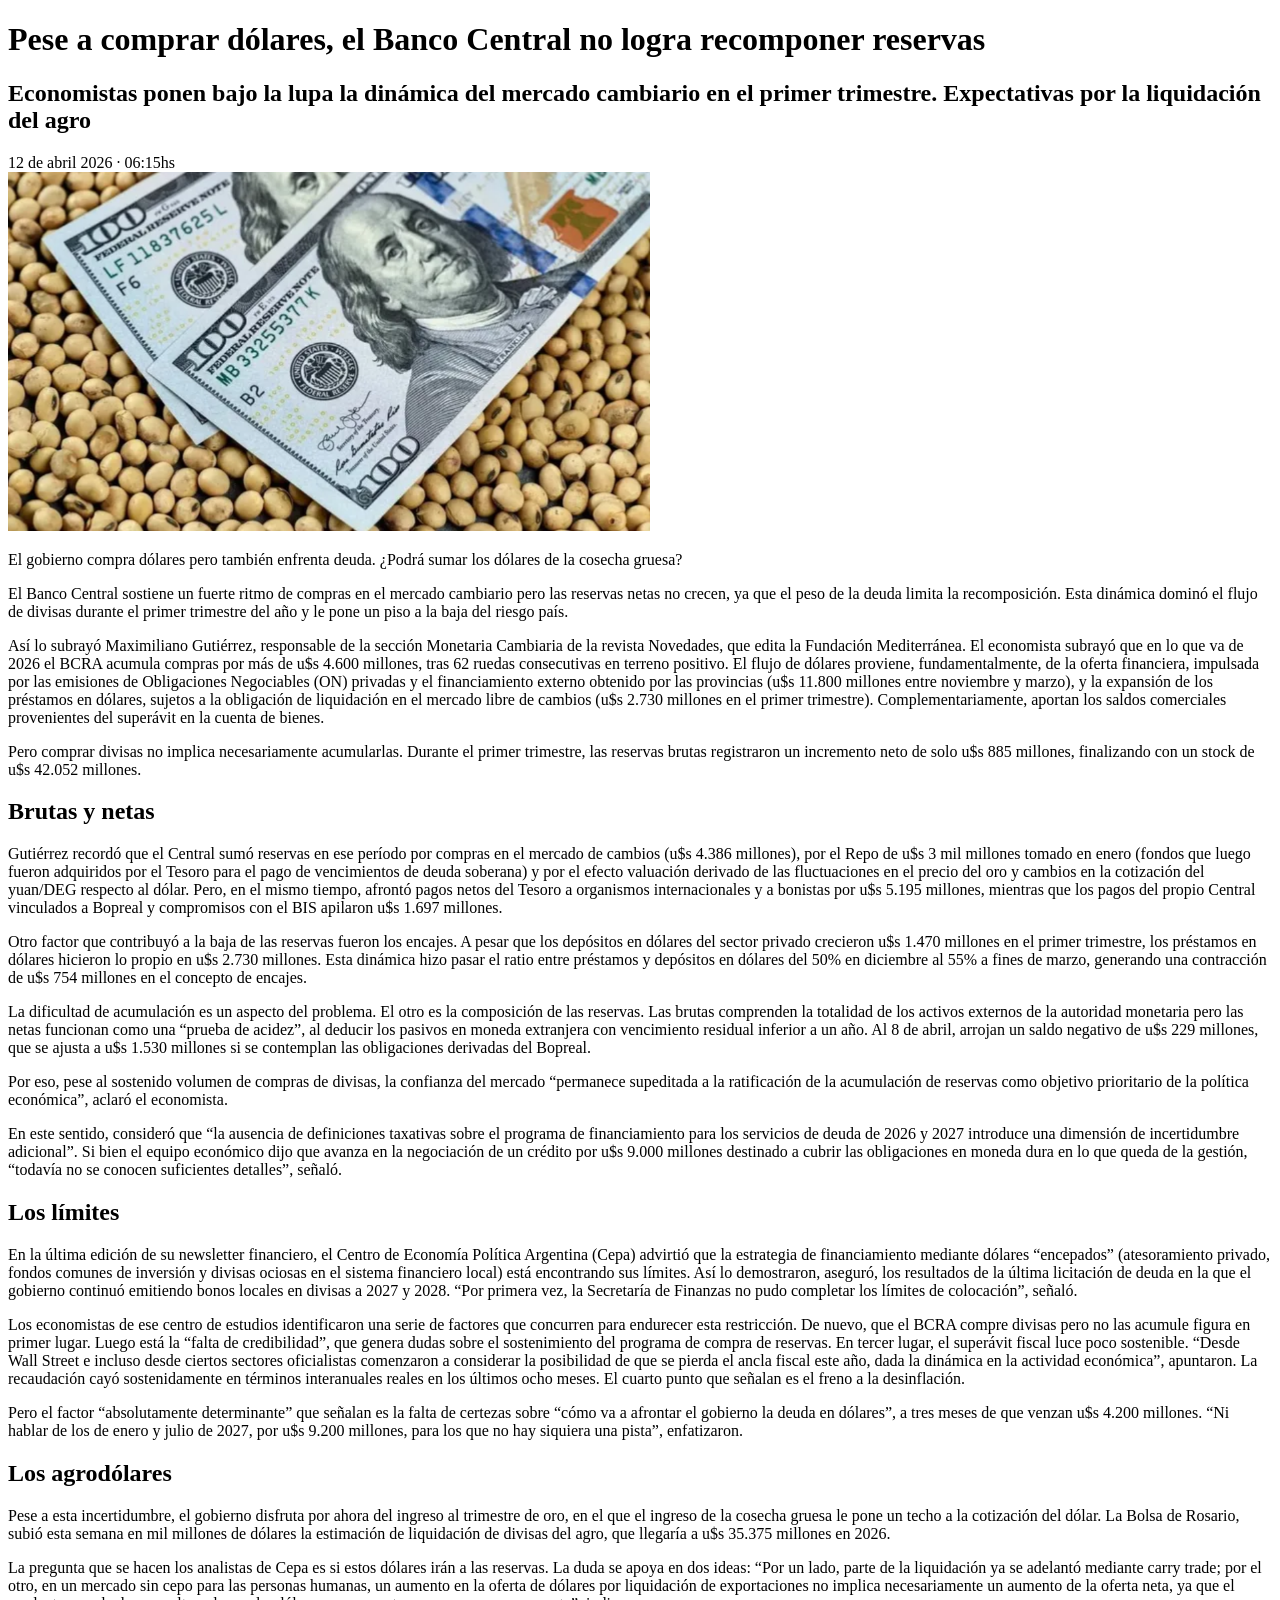
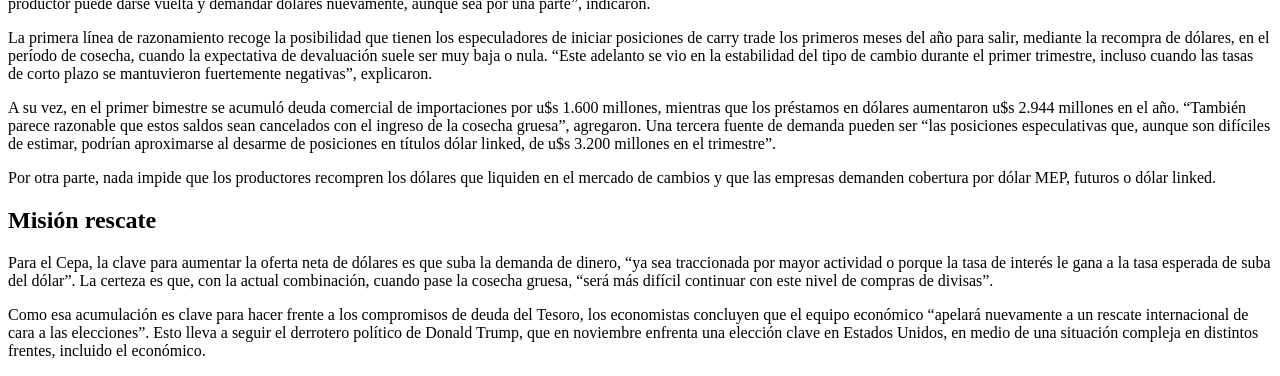
==== act-clase-2.html @ 487f6376 "Se agrega noticia e imagen usada en la misma" ====
<!DOCTYPE html>
<html>
<head>
    <meta charset="UTF-8">
    <title>Actividad 02 - Noticia</title>
</head>
<body>

    <h1>Pese a comprar dólares, el Banco Central no logra recomponer reservas</h1>

    <h2>Economistas ponen bajo la lupa la dinámica del mercado cambiario en el primer trimestre. Expectativas por la liquidación del agro</h2>

    <div>  
        <span>12 de abril 2026</span>  
        <span>·</span>  
        <span>06:15hs</span>
    </div>
        <div>		
            <img src="img-act-2-dolar.png" alt="El gobierno compra dólares pero también enfrenta deuda. ¿Podrá sumar los dólares de la cosecha gruesa?" title="El gobierno compra dólares pero también enfrenta deuda. ¿Podrá sumar los dólares de la cosecha gruesa?" width="642">
        </div>
            <p>El gobierno compra dólares pero también enfrenta deuda. ¿Podrá sumar los dólares de la cosecha gruesa?</p>
    <div>
        <p> El Banco Central sostiene un fuerte ritmo de compras en el mercado cambiario pero las reservas netas no crecen, ya que el peso de la deuda limita la recomposición. Esta dinámica dominó el flujo de divisas durante el primer trimestre del año y le pone un piso a la baja del riesgo país.</p>
    </div>
    <div>  
        <p>Así lo subrayó Maximiliano Gutiérrez, responsable de la sección Monetaria Cambiaria de la revista Novedades, que edita la Fundación Mediterránea. El economista subrayó que en lo que va de 2026 el BCRA acumula compras por más de u$s 4.600 millones, tras 62 ruedas consecutivas en terreno positivo. El flujo de dólares proviene, fundamentalmente, de la oferta financiera, impulsada por las emisiones de Obligaciones Negociables (ON) privadas y el financiamiento externo obtenido por las provincias (u$s 11.800 millones entre noviembre y marzo), y la expansión de los préstamos en dólares, sujetos a la obligación de liquidación en el mercado libre de cambios (u$s 2.730 millones en el primer trimestre). Complementariamente, aportan los saldos comerciales provenientes del superávit en la cuenta de bienes.</p>
    </div>
    <div>
        <p> Pero comprar divisas no implica necesariamente acumularlas. Durante el primer trimestre, las reservas brutas registraron un incremento neto de solo u$s 885 millones, finalizando con un stock de u$s 42.052 millones.</p>
    </div>
    <div>  
        <h2>Brutas y netas</h2> 
        <p>Gutiérrez recordó que el Central sumó reservas en ese período por compras en el mercado de cambios (u$s 4.386 millones), por el Repo de u$s 3 mil millones tomado en enero (fondos que luego fueron adquiridos por el Tesoro para el pago de vencimientos de deuda soberana) y por el efecto valuación derivado de las fluctuaciones en el precio del oro y cambios en la cotización del yuan/DEG respecto al dólar. Pero, en el mismo tiempo, afrontó pagos netos del Tesoro a organismos internacionales y a bonistas por u$s 5.195 millones, mientras que los pagos del propio Central vinculados a Bopreal y compromisos con el BIS apilaron u$s 1.697 millones.</p>
    </div>
    <div>  
        <p>Otro factor que contribuyó a la baja de las reservas fueron los encajes. A pesar que los depósitos en dólares del sector privado crecieron u$s 1.470 millones en el primer trimestre, los préstamos en dólares hicieron lo propio en u$s 2.730 millones. Esta dinámica hizo pasar el ratio entre préstamos y depósitos en dólares del 50% en diciembre al 55% a fines de marzo, generando una contracción de u$s 754 millones en el concepto de encajes.</p> <p>La dificultad de acumulación es un aspecto del problema. El otro es la composición de las reservas. Las brutas comprenden la totalidad de los activos externos de la autoridad monetaria pero las netas funcionan como una “prueba de acidez”, al deducir los pasivos en moneda extranjera con vencimiento residual inferior a un año. Al 8 de abril, arrojan un saldo negativo de u$s 229 millones, que se ajusta a u$s 1.530 millones si se contemplan las obligaciones derivadas del Bopreal.</p> 
        <p>Por eso, pese al sostenido volumen de compras de divisas, la confianza del mercado “permanece supeditada a la ratificación de la acumulación de reservas como objetivo prioritario de la política económica”, aclaró el economista.</p> 
        <p>En este sentido, consideró que “la ausencia de definiciones taxativas sobre el programa de financiamiento para los servicios de deuda de 2026 y 2027 introduce una dimensión de incertidumbre adicional”. Si bien el equipo económico dijo que avanza en la negociación de un crédito por u$s 9.000 millones destinado a cubrir las obligaciones en moneda dura en lo que queda de la gestión, “todavía no se conocen suficientes detalles”, señaló.</p> 
        <h2>Los límites</h2> 
        <p>En la última edición de su newsletter financiero, el Centro de Economía Política Argentina (Cepa) advirtió que la estrategia de financiamiento mediante dólares “encepados” (atesoramiento privado, fondos comunes de inversión y divisas ociosas en el sistema financiero local) está encontrando sus límites. Así lo demostraron, aseguró, los resultados de la última licitación de deuda en la que el gobierno continuó emitiendo bonos locales en divisas a 2027 y 2028. “Por primera vez, la Secretaría de Finanzas no pudo completar los límites de colocación”, señaló.</p> 
        <p>Los economistas de ese centro de estudios identificaron una serie de factores que concurren para endurecer esta restricción. De nuevo, que el BCRA compre divisas pero no las acumule figura en primer lugar. Luego está la “falta de credibilidad”, que genera dudas sobre el sostenimiento del programa de compra de reservas. En tercer lugar, el superávit fiscal luce poco sostenible. “Desde Wall Street e incluso desde ciertos sectores oficialistas comenzaron a considerar la posibilidad de que se pierda el ancla fiscal este año, dada la dinámica en la actividad económica”, apuntaron. La recaudación cayó sostenidamente en términos interanuales reales en los últimos ocho meses. El cuarto punto que señalan es el freno a la desinflación.</p> 
        <p>Pero el factor “absolutamente determinante” que señalan es la falta de certezas sobre “cómo va a afrontar el gobierno la deuda en dólares”, a tres meses de que venzan u$s 4.200 millones. “Ni hablar de los de enero y julio de 2027, por u$s 9.200 millones, para los que no hay siquiera una pista”, enfatizaron.</p> 
        <h2>Los agrodólares</h2> 
        <p>Pese a esta incertidumbre, el gobierno disfruta por ahora del ingreso al trimestre de oro, en el que el ingreso de la cosecha gruesa le pone un techo a la cotización del dólar. La Bolsa de Rosario, subió esta semana en mil millones de dólares la estimación de liquidación de divisas del agro, que llegaría a u$s 35.375 millones en 2026.</p> 
        <p>La pregunta que se hacen los analistas de Cepa es si estos dólares irán a las reservas. La duda se apoya en dos ideas: “Por un lado, parte de la liquidación ya se adelantó mediante carry trade; por el otro, en un mercado sin cepo para las personas humanas, un aumento en la oferta de dólares por liquidación de exportaciones no implica necesariamente un aumento de la oferta neta, ya que el productor puede darse vuelta y demandar dólares nuevamente, aunque sea por una parte”, indicaron.</p> 
        <p>La primera línea de razonamiento recoge la posibilidad que tienen los especuladores de iniciar posiciones de carry trade los primeros meses del año para salir, mediante la recompra de dólares, en el período de cosecha, cuando la expectativa de devaluación suele ser muy baja o nula. “Este adelanto se vio en la estabilidad del tipo de cambio durante el primer trimestre, incluso cuando las tasas de corto plazo se mantuvieron fuertemente negativas”, explicaron.</p> 
        <p>A su vez, en el primer bimestre se acumuló deuda comercial de importaciones por u$s 1.600 millones, mientras que los préstamos en dólares aumentaron u$s 2.944 millones en el año. “También parece razonable que estos saldos sean cancelados con el ingreso de la cosecha gruesa”, agregaron. Una tercera fuente de demanda pueden ser “las posiciones especulativas que, aunque son difíciles de estimar, podrían aproximarse al desarme de posiciones en títulos dólar linked, de u$s 3.200 millones en el trimestre”.</p> 
        <p>Por otra parte, nada impide que los productores recompren los dólares que liquiden en el mercado de cambios y que las empresas demanden cobertura por dólar MEP, futuros o dólar linked.</p> 
        <h2>Misión rescate</h2> 
        <p>Para el Cepa, la clave para aumentar la oferta neta de dólares es que suba la demanda de dinero, “ya sea traccionada por mayor actividad o porque la tasa de interés le gana a la tasa esperada de suba del dólar”. La certeza es que, con la actual combinación, cuando pase la cosecha gruesa, “será más difícil continuar con este nivel de compras de divisas”.</p> 
        <p>Como esa acumulación es clave para hacer frente a los compromisos de deuda del Tesoro, los economistas concluyen que el equipo económico “apelará nuevamente a un rescate internacional de cara a las elecciones”. Esto lleva a seguir el derrotero político de Donald Trump, que en noviembre enfrenta una elección clave en Estados Unidos, en medio de una situación compleja en distintos frentes, incluido el económico.</p>
    </div>
</body>
</html>
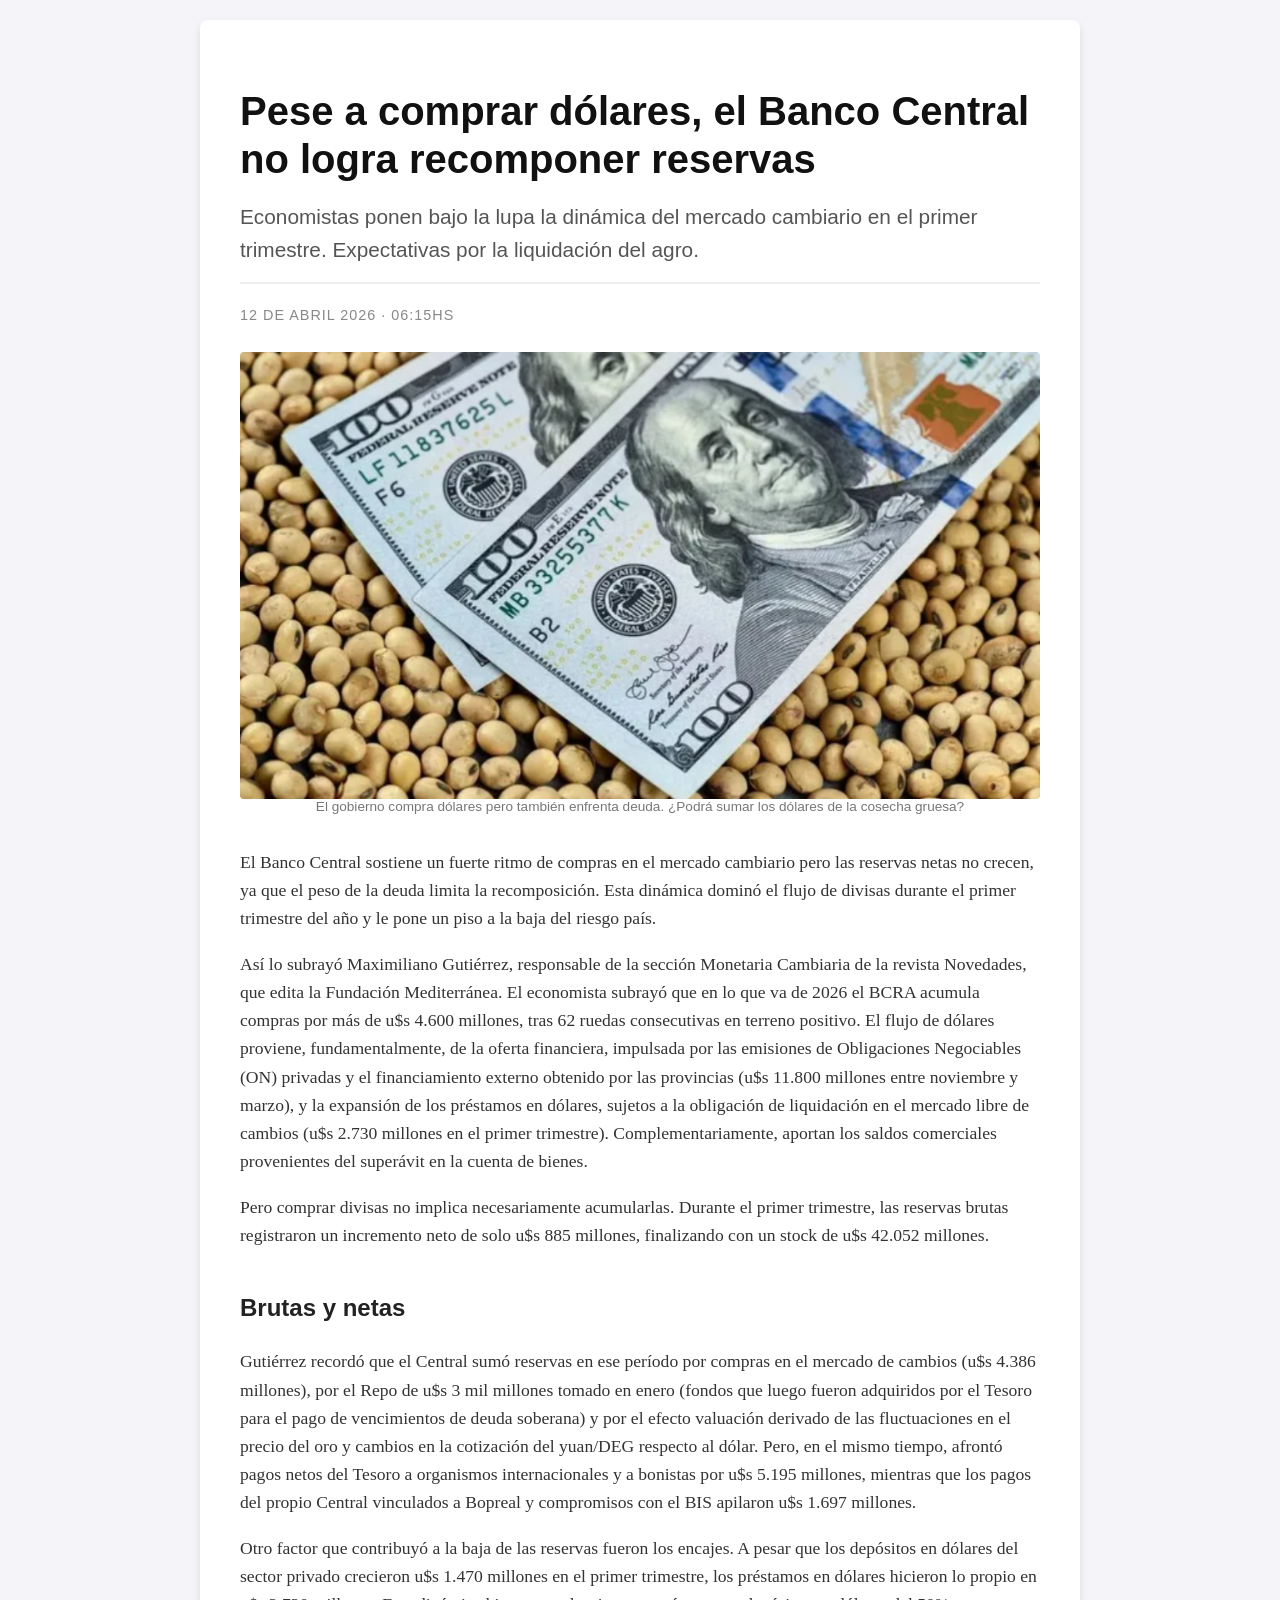
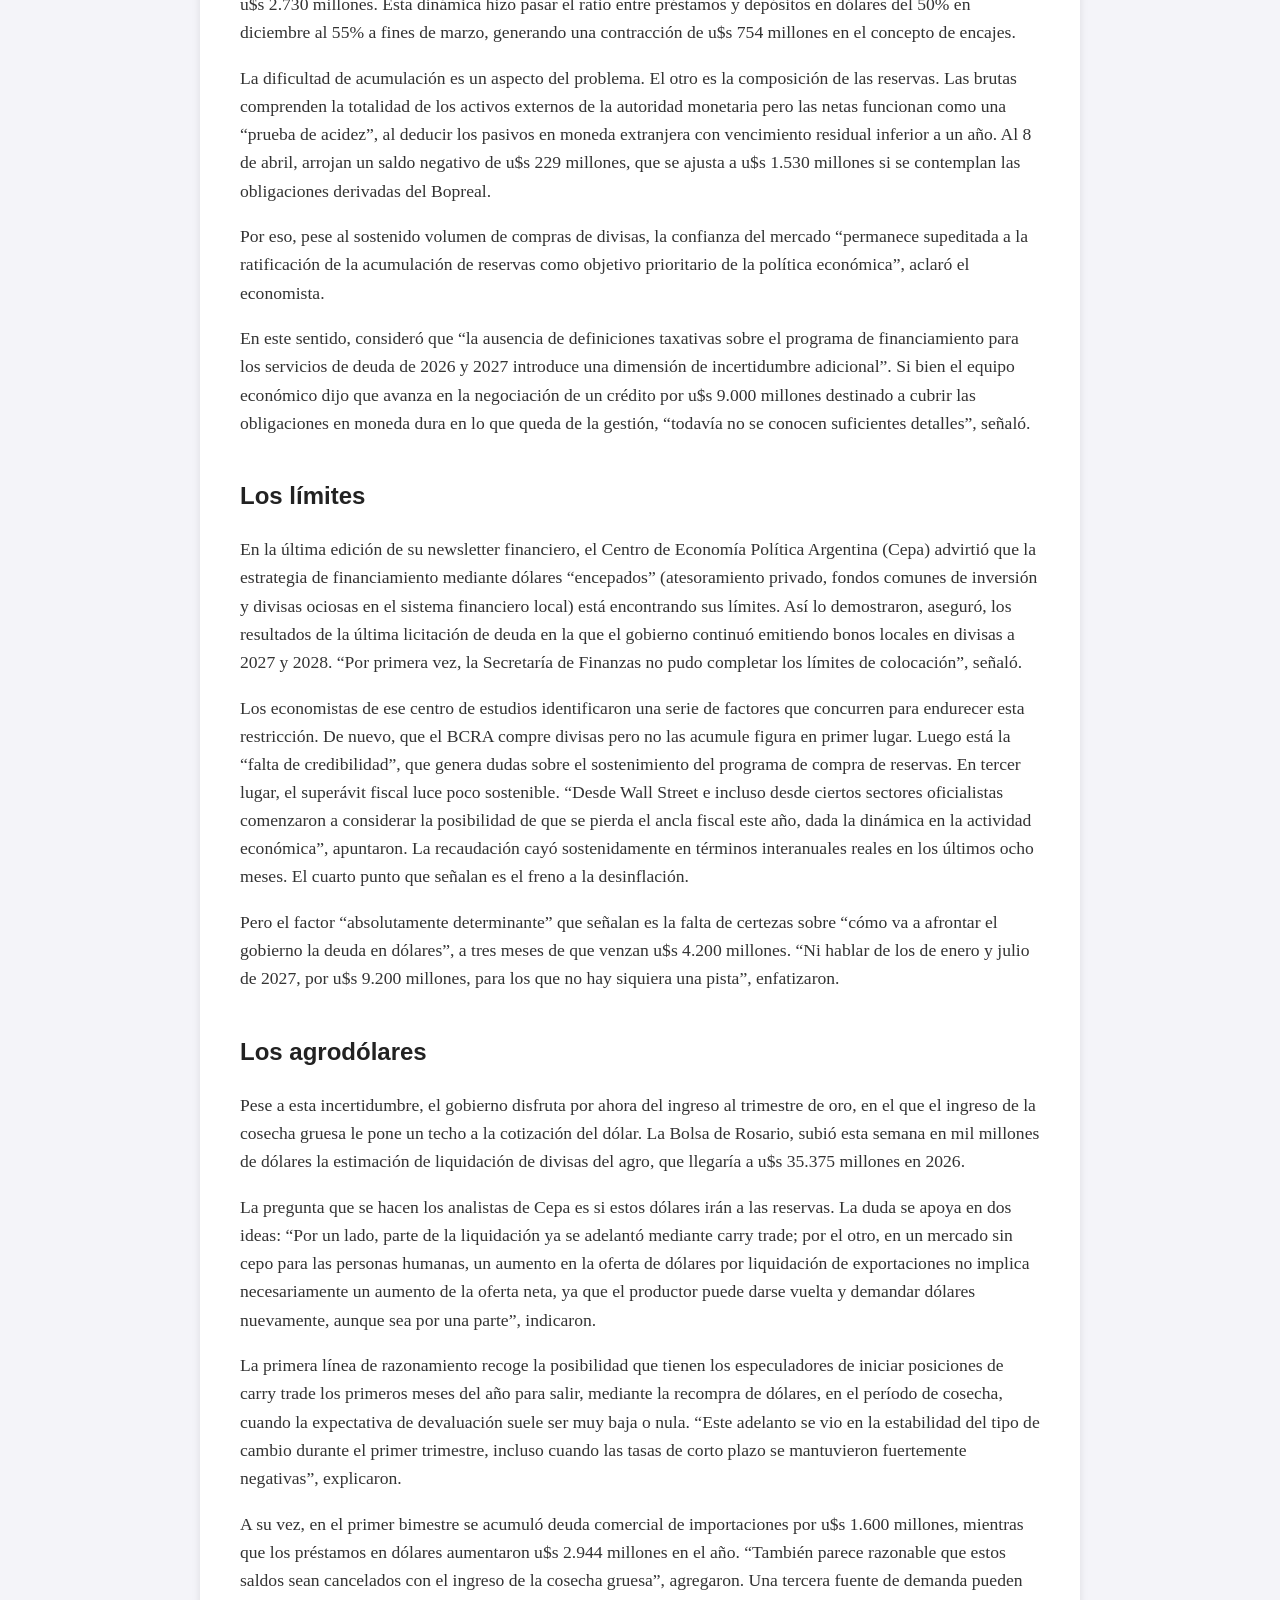
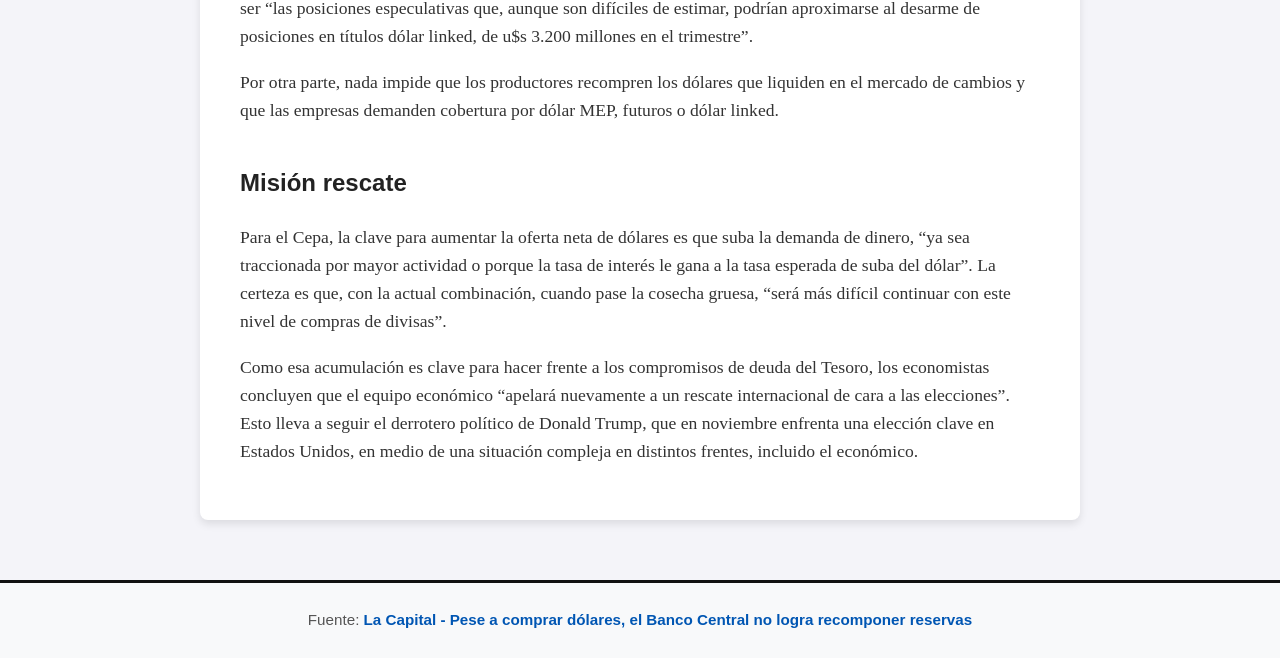
==== commit eec91596: "No me gustaba el diseño y me había olvidado la fuente" ====
--- a/act-clase-2.html
+++ b/act-clase-2.html
@@ -1,54 +1,204 @@
 <!DOCTYPE html>
-<html>
+<html lang="es">
 <head>
     <meta charset="UTF-8">
+    <meta name="viewport" content="width=device-width, initial-scale=1.0">
     <title>Actividad 02 - Noticia</title>
+    
+    <style>
+        body {
+            font-family: 'Georgia', serif;
+            color: #333333;
+            line-height: 1.6;
+            background-color: #f4f4f9;
+            margin: 0;
+            padding: 20px;
+        }
+
+        .contenedor-noticia {
+            max-width: 800px;
+            margin: 0 auto; /* Centra el contenedor */
+            background-color: #ffffff;
+            padding: 40px;
+            border-radius: 8px;
+            box-shadow: 0 4px 8px rgba(0,0,0,0.1);
+        }
+
+        h1, h2 {
+            font-family: 'Arial', sans-serif;
+        }
+
+        h1 {
+            font-size: 2.5em;
+            color: #111111;
+            margin-bottom: 10px;
+            line-height: 1.2;
+        }
+
+        h2 {
+            font-size: 1.3em;
+            color: #555555;
+            font-weight: normal;
+            margin-bottom: 20px;
+            border-bottom: 2px solid #eeeeee;
+            padding-bottom: 15px;
+        }
+
+        h2.subtitulo-seccion {
+            font-size: 1.5em;
+            color: #222222;
+            font-weight: bold;
+            margin-top: 40px;
+            border-bottom: none;
+            padding-bottom: 0;
+        }
+
+        .metadatos {
+            font-family: 'Arial', sans-serif;
+            font-size: 0.9em;
+            color: #888888;
+            margin-bottom: 25px;
+            text-transform: uppercase;
+            letter-spacing: 1px;
+        }
+
+        .imagen-principal {
+            text-align: center;
+            margin-bottom: 20px;
+        }
+
+        .imagen-principal img {
+            max-width: 100%;
+            height: auto;
+            border-radius: 4px;
+        }
+
+        p {
+            margin-bottom: 15px;
+            font-size: 1.1em;
+        }
+
+        .epigrafe {
+            font-family: 'Arial', sans-serif;
+            font-size: 0.85em;
+            color: #777777;
+            text-align: center;
+            margin-top: -10px;
+            margin-bottom: 30px;
+        }
+        .pie-de-pagina {
+            margin-top: 60px;
+            padding: 25px 20px;
+            background-color: #f8f9fa; 
+            border-top: 3px solid #111111;
+            text-align: center;
+            font-family: 'Arial', sans-serif;
+            
+            border-bottom-left-radius: 8px;
+            border-bottom-right-radius: 8px;
+            
+            margin-left: -40px;
+            margin-right: -40px;
+            margin-bottom: -40px;
+        }
+
+        .pie-de-pagina hr {
+            display: none; 
+        }
+
+        .pie-de-pagina p {
+            font-size: 0.95em;
+            color: #555555;
+            margin: 0;
+        }
+
+        .pie-de-pagina a {
+            color: #0056b3; 
+            text-decoration: none;
+            font-weight: bold;
+            transition: color 0.3s ease; 
+        }
+
+        .pie-de-pagina a:hover {
+            color: #003d82;
+            text-decoration: underline;
+        }
+    </style>
 </head>
 <body>
 
-    <h1>Pese a comprar dólares, el Banco Central no logra recomponer reservas</h1>
-
-    <h2>Economistas ponen bajo la lupa la dinámica del mercado cambiario en el primer trimestre. Expectativas por la liquidación del agro</h2>
-
-    <div>  
-        <span>12 de abril 2026</span>  
-        <span>·</span>  
-        <span>06:15hs</span>
+    <div class="contenedor-noticia">
+        
+        <h1>Pese a comprar dólares, el Banco Central no logra recomponer reservas</h1>
+
+        <h2>Economistas ponen bajo la lupa la dinámica del mercado cambiario en el primer trimestre. Expectativas por la liquidación del agro.</h2>
+
+        <div class="metadatos">  
+            <span>12 de abril 2026</span>  
+            <span>·</span>  
+            <span>06:15hs</span>
+        </div>
+        
+        <div class="imagen-principal">		
+            <img src="img-act-2-dolar.png" alt="El gobierno compra dólares pero también enfrenta deuda. ¿Podrá sumar los dólares de la cosecha gruesa?" title="El gobierno compra dólares pero también enfrenta deuda. ¿Podrá sumar los dólares de la cosecha gruesa?">
+            <p class="epigrafe">El gobierno compra dólares pero también enfrenta deuda. ¿Podrá sumar los dólares de la cosecha gruesa?</p>
+        </div>
+            
+        <div>
+            <p>El Banco Central sostiene un fuerte ritmo de compras en el mercado cambiario pero las reservas netas no crecen, ya que el peso de la deuda limita la recomposición. Esta dinámica dominó el flujo de divisas durante el primer trimestre del año y le pone un piso a la baja del riesgo país.</p>
+            
+            <p>Así lo subrayó Maximiliano Gutiérrez, responsable de la sección Monetaria Cambiaria de la revista Novedades, que edita la Fundación Mediterránea. El economista subrayó que en lo que va de 2026 el BCRA acumula compras por más de u$s 4.600 millones, tras 62 ruedas consecutivas en terreno positivo. El flujo de dólares proviene, fundamentalmente, de la oferta financiera, impulsada por las emisiones de Obligaciones Negociables (ON) privadas y el financiamiento externo obtenido por las provincias (u$s 11.800 millones entre noviembre y marzo), y la expansión de los préstamos en dólares, sujetos a la obligación de liquidación en el mercado libre de cambios (u$s 2.730 millones en el primer trimestre). Complementariamente, aportan los saldos comerciales provenientes del superávit en la cuenta de bienes.</p>
+            
+            <p>Pero comprar divisas no implica necesariamente acumularlas. Durante el primer trimestre, las reservas brutas registraron un incremento neto de solo u$s 885 millones, finalizando con un stock de u$s 42.052 millones.</p>
+        </div>
+
+        <div>  
+            <h2 class="subtitulo-seccion">Brutas y netas</h2> 
+            <p>Gutiérrez recordó que el Central sumó reservas en ese período por compras en el mercado de cambios (u$s 4.386 millones), por el Repo de u$s 3 mil millones tomado en enero (fondos que luego fueron adquiridos por el Tesoro para el pago de vencimientos de deuda soberana) y por el efecto valuación derivado de las fluctuaciones en el precio del oro y cambios en la cotización del yuan/DEG respecto al dólar. Pero, en el mismo tiempo, afrontó pagos netos del Tesoro a organismos internacionales y a bonistas por u$s 5.195 millones, mientras que los pagos del propio Central vinculados a Bopreal y compromisos con el BIS apilaron u$s 1.697 millones.</p>
+            
+            <p>Otro factor que contribuyó a la baja de las reservas fueron los encajes. A pesar que los depósitos en dólares del sector privado crecieron u$s 1.470 millones en el primer trimestre, los préstamos en dólares hicieron lo propio en u$s 2.730 millones. Esta dinámica hizo pasar el ratio entre préstamos y depósitos en dólares del 50% en diciembre al 55% a fines de marzo, generando una contracción de u$s 754 millones en el concepto de encajes.</p> 
+            
+            <p>La dificultad de acumulación es un aspecto del problema. El otro es la composición de las reservas. Las brutas comprenden la totalidad de los activos externos de la autoridad monetaria pero las netas funcionan como una “prueba de acidez”, al deducir los pasivos en moneda extranjera con vencimiento residual inferior a un año. Al 8 de abril, arrojan un saldo negativo de u$s 229 millones, que se ajusta a u$s 1.530 millones si se contemplan las obligaciones derivadas del Bopreal.</p> 
+            
+            <p>Por eso, pese al sostenido volumen de compras de divisas, la confianza del mercado “permanece supeditada a la ratificación de la acumulación de reservas como objetivo prioritario de la política económica”, aclaró el economista.</p> 
+            
+            <p>En este sentido, consideró que “la ausencia de definiciones taxativas sobre el programa de financiamiento para los servicios de deuda de 2026 y 2027 introduce una dimensión de incertidumbre adicional”. Si bien el equipo económico dijo que avanza en la negociación de un crédito por u$s 9.000 millones destinado a cubrir las obligaciones en moneda dura en lo que queda de la gestión, “todavía no se conocen suficientes detalles”, señaló.</p> 
+        </div>
+
+        <div>
+            <h2 class="subtitulo-seccion">Los límites</h2> 
+            <p>En la última edición de su newsletter financiero, el Centro de Economía Política Argentina (Cepa) advirtió que la estrategia de financiamiento mediante dólares “encepados” (atesoramiento privado, fondos comunes de inversión y divisas ociosas en el sistema financiero local) está encontrando sus límites. Así lo demostraron, aseguró, los resultados de la última licitación de deuda en la que el gobierno continuó emitiendo bonos locales en divisas a 2027 y 2028. “Por primera vez, la Secretaría de Finanzas no pudo completar los límites de colocación”, señaló.</p> 
+            
+            <p>Los economistas de ese centro de estudios identificaron una serie de factores que concurren para endurecer esta restricción. De nuevo, que el BCRA compre divisas pero no las acumule figura en primer lugar. Luego está la “falta de credibilidad”, que genera dudas sobre el sostenimiento del programa de compra de reservas. En tercer lugar, el superávit fiscal luce poco sostenible. “Desde Wall Street e incluso desde ciertos sectores oficialistas comenzaron a considerar la posibilidad de que se pierda el ancla fiscal este año, dada la dinámica en la actividad económica”, apuntaron. La recaudación cayó sostenidamente en términos interanuales reales en los últimos ocho meses. El cuarto punto que señalan es el freno a la desinflación.</p> 
+            
+            <p>Pero el factor “absolutamente determinante” que señalan es la falta de certezas sobre “cómo va a afrontar el gobierno la deuda en dólares”, a tres meses de que venzan u$s 4.200 millones. “Ni hablar de los de enero y julio de 2027, por u$s 9.200 millones, para los que no hay siquiera una pista”, enfatizaron.</p> 
+        </div>
+
+        <div>
+            <h2 class="subtitulo-seccion">Los agrodólares</h2> 
+            <p>Pese a esta incertidumbre, el gobierno disfruta por ahora del ingreso al trimestre de oro, en el que el ingreso de la cosecha gruesa le pone un techo a la cotización del dólar. La Bolsa de Rosario, subió esta semana en mil millones de dólares la estimación de liquidación de divisas del agro, que llegaría a u$s 35.375 millones en 2026.</p> 
+            
+            <p>La pregunta que se hacen los analistas de Cepa es si estos dólares irán a las reservas. La duda se apoya en dos ideas: “Por un lado, parte de la liquidación ya se adelantó mediante carry trade; por el otro, en un mercado sin cepo para las personas humanas, un aumento en la oferta de dólares por liquidación de exportaciones no implica necesariamente un aumento de la oferta neta, ya que el productor puede darse vuelta y demandar dólares nuevamente, aunque sea por una parte”, indicaron.</p> 
+            
+            <p>La primera línea de razonamiento recoge la posibilidad que tienen los especuladores de iniciar posiciones de carry trade los primeros meses del año para salir, mediante la recompra de dólares, en el período de cosecha, cuando la expectativa de devaluación suele ser muy baja o nula. “Este adelanto se vio en la estabilidad del tipo de cambio durante el primer trimestre, incluso cuando las tasas de corto plazo se mantuvieron fuertemente negativas”, explicaron.</p> 
+            
+            <p>A su vez, en el primer bimestre se acumuló deuda comercial de importaciones por u$s 1.600 millones, mientras que los préstamos en dólares aumentaron u$s 2.944 millones en el año. “También parece razonable que estos saldos sean cancelados con el ingreso de la cosecha gruesa”, agregaron. Una tercera fuente de demanda pueden ser “las posiciones especulativas que, aunque son difíciles de estimar, podrían aproximarse al desarme de posiciones en títulos dólar linked, de u$s 3.200 millones en el trimestre”.</p> 
+            
+            <p>Por otra parte, nada impide que los productores recompren los dólares que liquiden en el mercado de cambios y que las empresas demanden cobertura por dólar MEP, futuros o dólar linked.</p> 
+        </div>
+
+        <div>
+            <h2 class="subtitulo-seccion">Misión rescate</h2> 
+            <p>Para el Cepa, la clave para aumentar la oferta neta de dólares es que suba la demanda de dinero, “ya sea traccionada por mayor actividad o porque la tasa de interés le gana a la tasa esperada de suba del dólar”. La certeza es que, con la actual combinación, cuando pase la cosecha gruesa, “será más difícil continuar con este nivel de compras de divisas”.</p> 
+            
+            <p>Como esa acumulación es clave para hacer frente a los compromisos de deuda del Tesoro, los economistas concluyen que el equipo económico “apelará nuevamente a un rescate internacional de cara a las elecciones”. Esto lleva a seguir el derrotero político de Donald Trump, que en noviembre enfrenta una elección clave en Estados Unidos, en medio de una situación compleja en distintos frentes, incluido el económico.</p>
+        </div>
+
     </div>
-        <div>		
-            <img src="img-act-2-dolar.png" alt="El gobierno compra dólares pero también enfrenta deuda. ¿Podrá sumar los dólares de la cosecha gruesa?" title="El gobierno compra dólares pero también enfrenta deuda. ¿Podrá sumar los dólares de la cosecha gruesa?" width="642">
-        </div>
-            <p>El gobierno compra dólares pero también enfrenta deuda. ¿Podrá sumar los dólares de la cosecha gruesa?</p>
-    <div>
-        <p> El Banco Central sostiene un fuerte ritmo de compras en el mercado cambiario pero las reservas netas no crecen, ya que el peso de la deuda limita la recomposición. Esta dinámica dominó el flujo de divisas durante el primer trimestre del año y le pone un piso a la baja del riesgo país.</p>
-    </div>
-    <div>  
-        <p>Así lo subrayó Maximiliano Gutiérrez, responsable de la sección Monetaria Cambiaria de la revista Novedades, que edita la Fundación Mediterránea. El economista subrayó que en lo que va de 2026 el BCRA acumula compras por más de u$s 4.600 millones, tras 62 ruedas consecutivas en terreno positivo. El flujo de dólares proviene, fundamentalmente, de la oferta financiera, impulsada por las emisiones de Obligaciones Negociables (ON) privadas y el financiamiento externo obtenido por las provincias (u$s 11.800 millones entre noviembre y marzo), y la expansión de los préstamos en dólares, sujetos a la obligación de liquidación en el mercado libre de cambios (u$s 2.730 millones en el primer trimestre). Complementariamente, aportan los saldos comerciales provenientes del superávit en la cuenta de bienes.</p>
-    </div>
-    <div>
-        <p> Pero comprar divisas no implica necesariamente acumularlas. Durante el primer trimestre, las reservas brutas registraron un incremento neto de solo u$s 885 millones, finalizando con un stock de u$s 42.052 millones.</p>
-    </div>
-    <div>  
-        <h2>Brutas y netas</h2> 
-        <p>Gutiérrez recordó que el Central sumó reservas en ese período por compras en el mercado de cambios (u$s 4.386 millones), por el Repo de u$s 3 mil millones tomado en enero (fondos que luego fueron adquiridos por el Tesoro para el pago de vencimientos de deuda soberana) y por el efecto valuación derivado de las fluctuaciones en el precio del oro y cambios en la cotización del yuan/DEG respecto al dólar. Pero, en el mismo tiempo, afrontó pagos netos del Tesoro a organismos internacionales y a bonistas por u$s 5.195 millones, mientras que los pagos del propio Central vinculados a Bopreal y compromisos con el BIS apilaron u$s 1.697 millones.</p>
-    </div>
-    <div>  
-        <p>Otro factor que contribuyó a la baja de las reservas fueron los encajes. A pesar que los depósitos en dólares del sector privado crecieron u$s 1.470 millones en el primer trimestre, los préstamos en dólares hicieron lo propio en u$s 2.730 millones. Esta dinámica hizo pasar el ratio entre préstamos y depósitos en dólares del 50% en diciembre al 55% a fines de marzo, generando una contracción de u$s 754 millones en el concepto de encajes.</p> <p>La dificultad de acumulación es un aspecto del problema. El otro es la composición de las reservas. Las brutas comprenden la totalidad de los activos externos de la autoridad monetaria pero las netas funcionan como una “prueba de acidez”, al deducir los pasivos en moneda extranjera con vencimiento residual inferior a un año. Al 8 de abril, arrojan un saldo negativo de u$s 229 millones, que se ajusta a u$s 1.530 millones si se contemplan las obligaciones derivadas del Bopreal.</p> 
-        <p>Por eso, pese al sostenido volumen de compras de divisas, la confianza del mercado “permanece supeditada a la ratificación de la acumulación de reservas como objetivo prioritario de la política económica”, aclaró el economista.</p> 
-        <p>En este sentido, consideró que “la ausencia de definiciones taxativas sobre el programa de financiamiento para los servicios de deuda de 2026 y 2027 introduce una dimensión de incertidumbre adicional”. Si bien el equipo económico dijo que avanza en la negociación de un crédito por u$s 9.000 millones destinado a cubrir las obligaciones en moneda dura en lo que queda de la gestión, “todavía no se conocen suficientes detalles”, señaló.</p> 
-        <h2>Los límites</h2> 
-        <p>En la última edición de su newsletter financiero, el Centro de Economía Política Argentina (Cepa) advirtió que la estrategia de financiamiento mediante dólares “encepados” (atesoramiento privado, fondos comunes de inversión y divisas ociosas en el sistema financiero local) está encontrando sus límites. Así lo demostraron, aseguró, los resultados de la última licitación de deuda en la que el gobierno continuó emitiendo bonos locales en divisas a 2027 y 2028. “Por primera vez, la Secretaría de Finanzas no pudo completar los límites de colocación”, señaló.</p> 
-        <p>Los economistas de ese centro de estudios identificaron una serie de factores que concurren para endurecer esta restricción. De nuevo, que el BCRA compre divisas pero no las acumule figura en primer lugar. Luego está la “falta de credibilidad”, que genera dudas sobre el sostenimiento del programa de compra de reservas. En tercer lugar, el superávit fiscal luce poco sostenible. “Desde Wall Street e incluso desde ciertos sectores oficialistas comenzaron a considerar la posibilidad de que se pierda el ancla fiscal este año, dada la dinámica en la actividad económica”, apuntaron. La recaudación cayó sostenidamente en términos interanuales reales en los últimos ocho meses. El cuarto punto que señalan es el freno a la desinflación.</p> 
-        <p>Pero el factor “absolutamente determinante” que señalan es la falta de certezas sobre “cómo va a afrontar el gobierno la deuda en dólares”, a tres meses de que venzan u$s 4.200 millones. “Ni hablar de los de enero y julio de 2027, por u$s 9.200 millones, para los que no hay siquiera una pista”, enfatizaron.</p> 
-        <h2>Los agrodólares</h2> 
-        <p>Pese a esta incertidumbre, el gobierno disfruta por ahora del ingreso al trimestre de oro, en el que el ingreso de la cosecha gruesa le pone un techo a la cotización del dólar. La Bolsa de Rosario, subió esta semana en mil millones de dólares la estimación de liquidación de divisas del agro, que llegaría a u$s 35.375 millones en 2026.</p> 
-        <p>La pregunta que se hacen los analistas de Cepa es si estos dólares irán a las reservas. La duda se apoya en dos ideas: “Por un lado, parte de la liquidación ya se adelantó mediante carry trade; por el otro, en un mercado sin cepo para las personas humanas, un aumento en la oferta de dólares por liquidación de exportaciones no implica necesariamente un aumento de la oferta neta, ya que el productor puede darse vuelta y demandar dólares nuevamente, aunque sea por una parte”, indicaron.</p> 
-        <p>La primera línea de razonamiento recoge la posibilidad que tienen los especuladores de iniciar posiciones de carry trade los primeros meses del año para salir, mediante la recompra de dólares, en el período de cosecha, cuando la expectativa de devaluación suele ser muy baja o nula. “Este adelanto se vio en la estabilidad del tipo de cambio durante el primer trimestre, incluso cuando las tasas de corto plazo se mantuvieron fuertemente negativas”, explicaron.</p> 
-        <p>A su vez, en el primer bimestre se acumuló deuda comercial de importaciones por u$s 1.600 millones, mientras que los préstamos en dólares aumentaron u$s 2.944 millones en el año. “También parece razonable que estos saldos sean cancelados con el ingreso de la cosecha gruesa”, agregaron. Una tercera fuente de demanda pueden ser “las posiciones especulativas que, aunque son difíciles de estimar, podrían aproximarse al desarme de posiciones en títulos dólar linked, de u$s 3.200 millones en el trimestre”.</p> 
-        <p>Por otra parte, nada impide que los productores recompren los dólares que liquiden en el mercado de cambios y que las empresas demanden cobertura por dólar MEP, futuros o dólar linked.</p> 
-        <h2>Misión rescate</h2> 
-        <p>Para el Cepa, la clave para aumentar la oferta neta de dólares es que suba la demanda de dinero, “ya sea traccionada por mayor actividad o porque la tasa de interés le gana a la tasa esperada de suba del dólar”. La certeza es que, con la actual combinación, cuando pase la cosecha gruesa, “será más difícil continuar con este nivel de compras de divisas”.</p> 
-        <p>Como esa acumulación es clave para hacer frente a los compromisos de deuda del Tesoro, los economistas concluyen que el equipo económico “apelará nuevamente a un rescate internacional de cara a las elecciones”. Esto lleva a seguir el derrotero político de Donald Trump, que en noviembre enfrenta una elección clave en Estados Unidos, en medio de una situación compleja en distintos frentes, incluido el económico.</p>
+    <footer class="pie-de-pagina">
+        <hr>
+            <p>Fuente: <a href="https://www.lacapital.com.ar/economia/pese-comprar-dolares-el-banco-central-no-logra-recomponer-reservas-n10253828.html" target="_blank" rel="noopener noreferrer">La Capital - Pese a comprar dólares, el Banco Central no logra recomponer reservas</a></p>
+        </footer>
     </div>
 </body>
 </html>
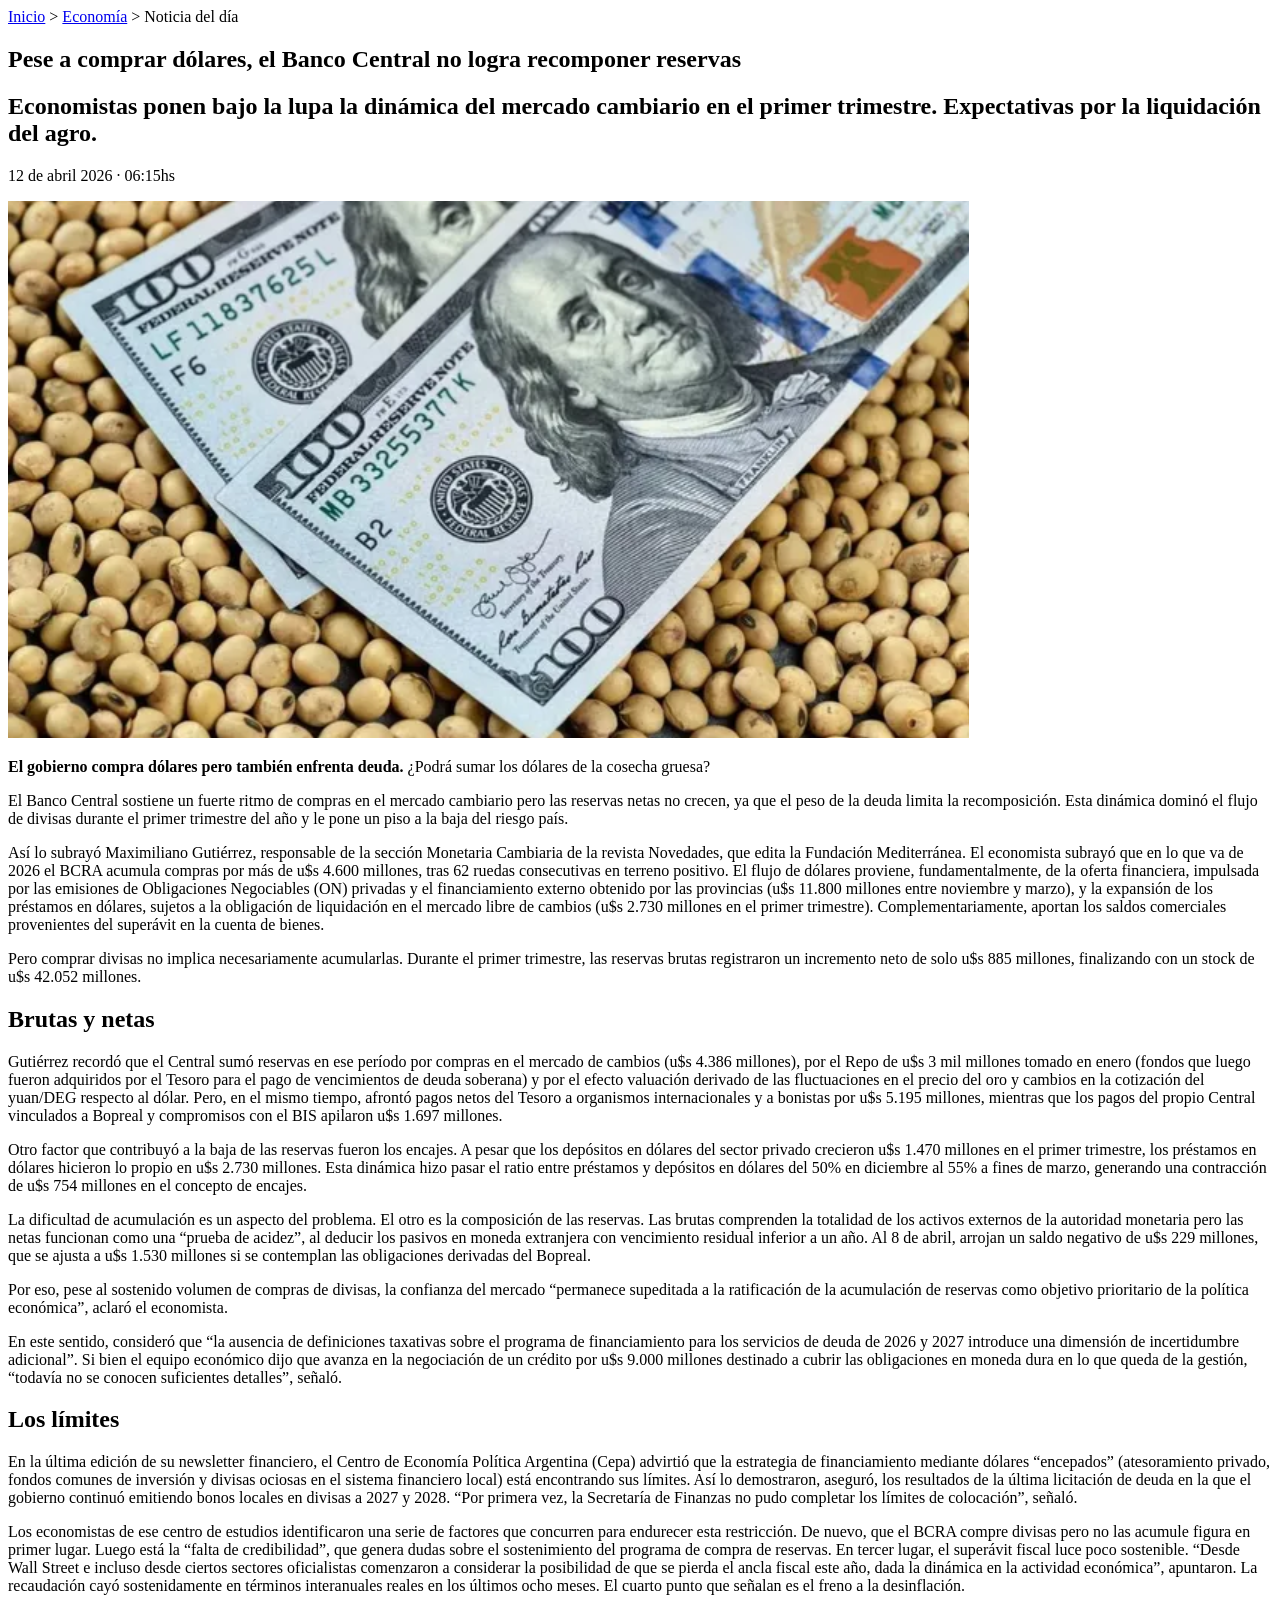
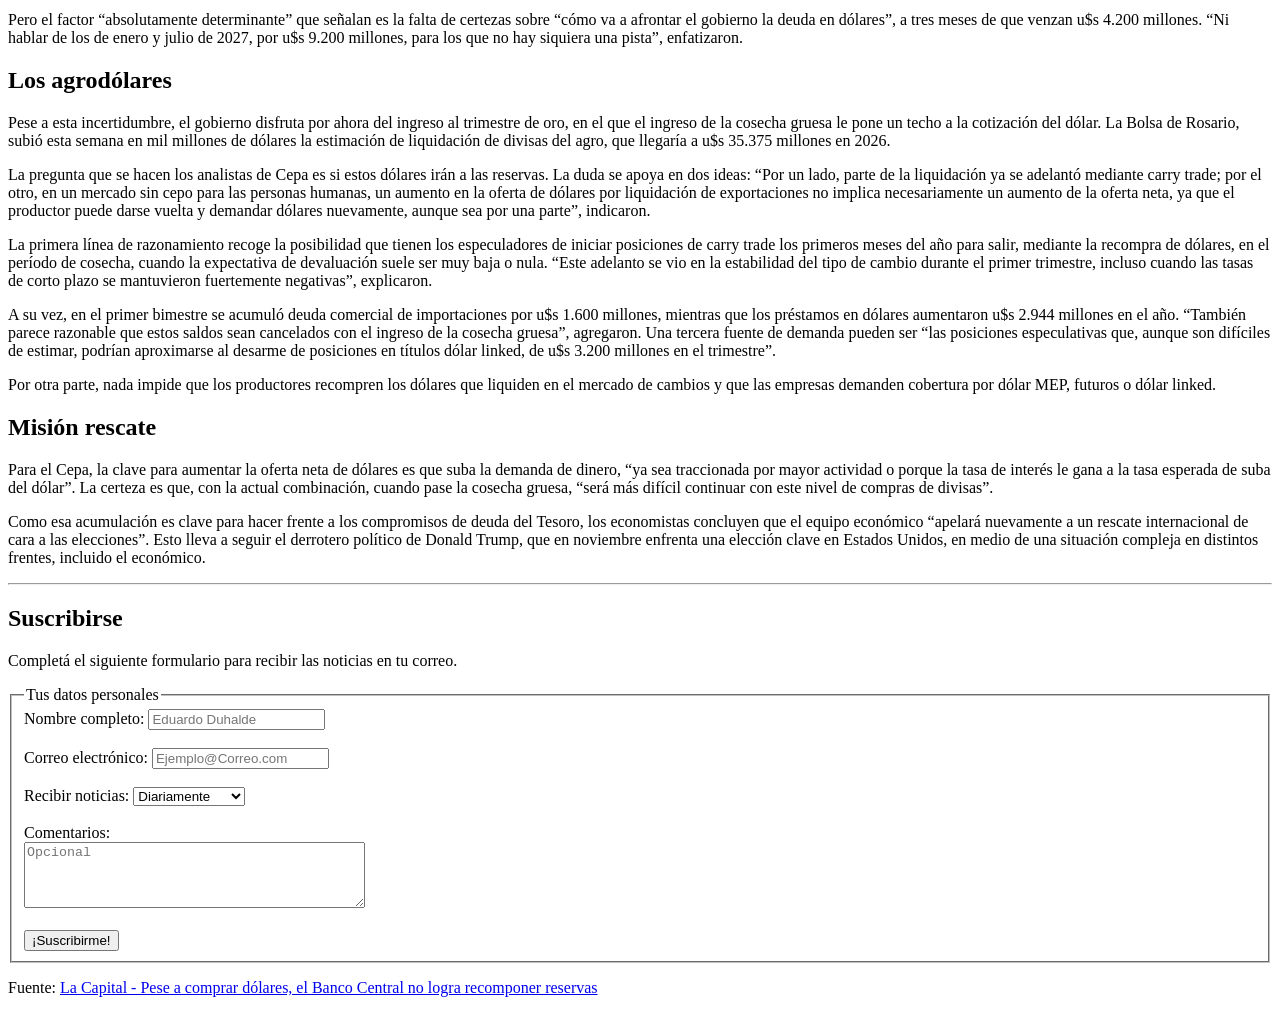
==== commit 7366445e: "Actividad clase 3 con formulario de suscripción" ====
--- a/act-clase-2.html
+++ b/act-clase-2.html
@@ -2,203 +2,107 @@
 <html lang="es">
 <head>
     <meta charset="UTF-8">
-    <meta name="viewport" content="width=device-width, initial-scale=1.0">
-    <title>Actividad 02 - Noticia</title>
-    
-    <style>
-        body {
-            font-family: 'Georgia', serif;
-            color: #333333;
-            line-height: 1.6;
-            background-color: #f4f4f9;
-            margin: 0;
-            padding: 20px;
-        }
-
-        .contenedor-noticia {
-            max-width: 800px;
-            margin: 0 auto; /* Centra el contenedor */
-            background-color: #ffffff;
-            padding: 40px;
-            border-radius: 8px;
-            box-shadow: 0 4px 8px rgba(0,0,0,0.1);
-        }
-
-        h1, h2 {
-            font-family: 'Arial', sans-serif;
-        }
-
-        h1 {
-            font-size: 2.5em;
-            color: #111111;
-            margin-bottom: 10px;
-            line-height: 1.2;
-        }
-
-        h2 {
-            font-size: 1.3em;
-            color: #555555;
-            font-weight: normal;
-            margin-bottom: 20px;
-            border-bottom: 2px solid #eeeeee;
-            padding-bottom: 15px;
-        }
-
-        h2.subtitulo-seccion {
-            font-size: 1.5em;
-            color: #222222;
-            font-weight: bold;
-            margin-top: 40px;
-            border-bottom: none;
-            padding-bottom: 0;
-        }
-
-        .metadatos {
-            font-family: 'Arial', sans-serif;
-            font-size: 0.9em;
-            color: #888888;
-            margin-bottom: 25px;
-            text-transform: uppercase;
-            letter-spacing: 1px;
-        }
-
-        .imagen-principal {
-            text-align: center;
-            margin-bottom: 20px;
-        }
-
-        .imagen-principal img {
-            max-width: 100%;
-            height: auto;
-            border-radius: 4px;
-        }
-
-        p {
-            margin-bottom: 15px;
-            font-size: 1.1em;
-        }
-
-        .epigrafe {
-            font-family: 'Arial', sans-serif;
-            font-size: 0.85em;
-            color: #777777;
-            text-align: center;
-            margin-top: -10px;
-            margin-bottom: 30px;
-        }
-        .pie-de-pagina {
-            margin-top: 60px;
-            padding: 25px 20px;
-            background-color: #f8f9fa; 
-            border-top: 3px solid #111111;
-            text-align: center;
-            font-family: 'Arial', sans-serif;
-            
-            border-bottom-left-radius: 8px;
-            border-bottom-right-radius: 8px;
-            
-            margin-left: -40px;
-            margin-right: -40px;
-            margin-bottom: -40px;
-        }
-
-        .pie-de-pagina hr {
-            display: none; 
-        }
-
-        .pie-de-pagina p {
-            font-size: 0.95em;
-            color: #555555;
-            margin: 0;
-        }
-
-        .pie-de-pagina a {
-            color: #0056b3; 
-            text-decoration: none;
-            font-weight: bold;
-            transition: color 0.3s ease; 
-        }
-
-        .pie-de-pagina a:hover {
-            color: #003d82;
-            text-decoration: underline;
-        }
-    </style>
+    <title>Actividad 03 - Autoevaluación</title>
 </head>
 <body>
+    <nav>
+        <a href="#">Inicio</a> > <a href="#">Economía</a> > <span>Noticia del día</span>
+    </nav>
 
-    <div class="contenedor-noticia">
+    <article>
+        <h1>Pese a comprar dólares, el Banco Central no logra recomponer reservas</h1>
         
-        <h1>Pese a comprar dólares, el Banco Central no logra recomponer reservas</h1>
+        <h2>Economistas ponen bajo la lupa la dinámica del mercado cambiario en el primer trimestre. Expectativas por la liquidación del agro.</h2>
+        
+        <p>
+            <span>12 de abril 2026</span> · <span>06:15hs</span>
+        </p>
+    
+        <section>		
+            <img src="img-act-2-dolar.png" alt="El gobierno compra dólares pero también enfrenta deuda." title="El gobierno compra dólares pero también enfrenta deuda.">
+            <p><strong>El gobierno compra dólares pero también enfrenta deuda.</strong> ¿Podrá sumar los dólares de la cosecha gruesa?</p>
+        </section>
+        
+        <section>
+            <p>El Banco Central sostiene un fuerte ritmo de compras en el mercado cambiario pero las reservas netas no crecen, ya que el peso de la deuda limita la recomposición. Esta dinámica dominó el flujo de divisas durante el primer trimestre del año y le pone un piso a la baja del riesgo país.</p>
+        
+            <p>Así lo subrayó Maximiliano Gutiérrez, responsable de la sección Monetaria Cambiaria de la revista Novedades, que edita la Fundación Mediterránea. El economista subrayó que en lo que va de 2026 el BCRA acumula compras por más de u$s 4.600 millones, tras 62 ruedas consecutivas en terreno positivo. El flujo de dólares proviene, fundamentalmente, de la oferta financiera, impulsada por las emisiones de Obligaciones Negociables (ON) privadas y el financiamiento externo obtenido por las provincias (u$s 11.800 millones entre noviembre y marzo), y la expansión de los préstamos en dólares, sujetos a la obligación de liquidación en el mercado libre de cambios (u$s 2.730 millones en el primer trimestre). Complementariamente, aportan los saldos comerciales provenientes del superávit en la cuenta de bienes.</p>
+        
+            <p>Pero comprar divisas no implica necesariamente acumularlas. Durante el primer trimestre, las reservas brutas registraron un incremento neto de solo u$s 885 millones, finalizando con un stock de u$s 42.052 millones.</p>
+            
+            <h2>Brutas y netas</h2> 
 
-        <h2>Economistas ponen bajo la lupa la dinámica del mercado cambiario en el primer trimestre. Expectativas por la liquidación del agro.</h2>
+            <p>Gutiérrez recordó que el Central sumó reservas en ese período por compras en el mercado de cambios (u$s 4.386 millones), por el Repo de u$s 3 mil millones tomado en enero (fondos que luego fueron adquiridos por el Tesoro para el pago de vencimientos de deuda soberana) y por el efecto valuación derivado de las fluctuaciones en el precio del oro y cambios en la cotización del yuan/DEG respecto al dólar. Pero, en el mismo tiempo, afrontó pagos netos del Tesoro a organismos internacionales y a bonistas por u$s 5.195 millones, mientras que los pagos del propio Central vinculados a Bopreal y compromisos con el BIS apilaron u$s 1.697 millones.</p>
+        
+            <p>Otro factor que contribuyó a la baja de las reservas fueron los encajes. A pesar que los depósitos en dólares del sector privado crecieron u$s 1.470 millones en el primer trimestre, los préstamos en dólares hicieron lo propio en u$s 2.730 millones. Esta dinámica hizo pasar el ratio entre préstamos y depósitos en dólares del 50% en diciembre al 55% a fines de marzo, generando una contracción de u$s 754 millones en el concepto de encajes.</p> 
+        
+            <p>La dificultad de acumulación es un aspecto del problema. El otro es la composición de las reservas. Las brutas comprenden la totalidad de los activos externos de la autoridad monetaria pero las netas funcionan como una “prueba de acidez”, al deducir los pasivos en moneda extranjera con vencimiento residual inferior a un año. Al 8 de abril, arrojan un saldo negativo de u$s 229 millones, que se ajusta a u$s 1.530 millones si se contemplan las obligaciones derivadas del Bopreal.</p> 
+        
+            <p>Por eso, pese al sostenido volumen de compras de divisas, la confianza del mercado “permanece supeditada a la ratificación de la acumulación de reservas como objetivo prioritario de la política económica”, aclaró el economista.</p> 
+        
+            <p>En este sentido, consideró que “la ausencia de definiciones taxativas sobre el programa de financiamiento para los servicios de deuda de 2026 y 2027 introduce una dimensión de incertidumbre adicional”. Si bien el equipo económico dijo que avanza en la negociación de un crédito por u$s 9.000 millones destinado a cubrir las obligaciones en moneda dura en lo que queda de la gestión, “todavía no se conocen suficientes detalles”, señaló.</p> 
 
-        <div class="metadatos">  
-            <span>12 de abril 2026</span>  
-            <span>·</span>  
-            <span>06:15hs</span>
-        </div>
-        
-        <div class="imagen-principal">		
-            <img src="img-act-2-dolar.png" alt="El gobierno compra dólares pero también enfrenta deuda. ¿Podrá sumar los dólares de la cosecha gruesa?" title="El gobierno compra dólares pero también enfrenta deuda. ¿Podrá sumar los dólares de la cosecha gruesa?">
-            <p class="epigrafe">El gobierno compra dólares pero también enfrenta deuda. ¿Podrá sumar los dólares de la cosecha gruesa?</p>
-        </div>
-            
-        <div>
-            <p>El Banco Central sostiene un fuerte ritmo de compras en el mercado cambiario pero las reservas netas no crecen, ya que el peso de la deuda limita la recomposición. Esta dinámica dominó el flujo de divisas durante el primer trimestre del año y le pone un piso a la baja del riesgo país.</p>
-            
-            <p>Así lo subrayó Maximiliano Gutiérrez, responsable de la sección Monetaria Cambiaria de la revista Novedades, que edita la Fundación Mediterránea. El economista subrayó que en lo que va de 2026 el BCRA acumula compras por más de u$s 4.600 millones, tras 62 ruedas consecutivas en terreno positivo. El flujo de dólares proviene, fundamentalmente, de la oferta financiera, impulsada por las emisiones de Obligaciones Negociables (ON) privadas y el financiamiento externo obtenido por las provincias (u$s 11.800 millones entre noviembre y marzo), y la expansión de los préstamos en dólares, sujetos a la obligación de liquidación en el mercado libre de cambios (u$s 2.730 millones en el primer trimestre). Complementariamente, aportan los saldos comerciales provenientes del superávit en la cuenta de bienes.</p>
-            
-            <p>Pero comprar divisas no implica necesariamente acumularlas. Durante el primer trimestre, las reservas brutas registraron un incremento neto de solo u$s 885 millones, finalizando con un stock de u$s 42.052 millones.</p>
-        </div>
+            <h2>Los límites</h2>
 
-        <div>  
-            <h2 class="subtitulo-seccion">Brutas y netas</h2> 
-            <p>Gutiérrez recordó que el Central sumó reservas en ese período por compras en el mercado de cambios (u$s 4.386 millones), por el Repo de u$s 3 mil millones tomado en enero (fondos que luego fueron adquiridos por el Tesoro para el pago de vencimientos de deuda soberana) y por el efecto valuación derivado de las fluctuaciones en el precio del oro y cambios en la cotización del yuan/DEG respecto al dólar. Pero, en el mismo tiempo, afrontó pagos netos del Tesoro a organismos internacionales y a bonistas por u$s 5.195 millones, mientras que los pagos del propio Central vinculados a Bopreal y compromisos con el BIS apilaron u$s 1.697 millones.</p>
-            
-            <p>Otro factor que contribuyó a la baja de las reservas fueron los encajes. A pesar que los depósitos en dólares del sector privado crecieron u$s 1.470 millones en el primer trimestre, los préstamos en dólares hicieron lo propio en u$s 2.730 millones. Esta dinámica hizo pasar el ratio entre préstamos y depósitos en dólares del 50% en diciembre al 55% a fines de marzo, generando una contracción de u$s 754 millones en el concepto de encajes.</p> 
-            
-            <p>La dificultad de acumulación es un aspecto del problema. El otro es la composición de las reservas. Las brutas comprenden la totalidad de los activos externos de la autoridad monetaria pero las netas funcionan como una “prueba de acidez”, al deducir los pasivos en moneda extranjera con vencimiento residual inferior a un año. Al 8 de abril, arrojan un saldo negativo de u$s 229 millones, que se ajusta a u$s 1.530 millones si se contemplan las obligaciones derivadas del Bopreal.</p> 
-            
-            <p>Por eso, pese al sostenido volumen de compras de divisas, la confianza del mercado “permanece supeditada a la ratificación de la acumulación de reservas como objetivo prioritario de la política económica”, aclaró el economista.</p> 
-            
-            <p>En este sentido, consideró que “la ausencia de definiciones taxativas sobre el programa de financiamiento para los servicios de deuda de 2026 y 2027 introduce una dimensión de incertidumbre adicional”. Si bien el equipo económico dijo que avanza en la negociación de un crédito por u$s 9.000 millones destinado a cubrir las obligaciones en moneda dura en lo que queda de la gestión, “todavía no se conocen suficientes detalles”, señaló.</p> 
-        </div>
-
-        <div>
-            <h2 class="subtitulo-seccion">Los límites</h2> 
             <p>En la última edición de su newsletter financiero, el Centro de Economía Política Argentina (Cepa) advirtió que la estrategia de financiamiento mediante dólares “encepados” (atesoramiento privado, fondos comunes de inversión y divisas ociosas en el sistema financiero local) está encontrando sus límites. Así lo demostraron, aseguró, los resultados de la última licitación de deuda en la que el gobierno continuó emitiendo bonos locales en divisas a 2027 y 2028. “Por primera vez, la Secretaría de Finanzas no pudo completar los límites de colocación”, señaló.</p> 
             
             <p>Los economistas de ese centro de estudios identificaron una serie de factores que concurren para endurecer esta restricción. De nuevo, que el BCRA compre divisas pero no las acumule figura en primer lugar. Luego está la “falta de credibilidad”, que genera dudas sobre el sostenimiento del programa de compra de reservas. En tercer lugar, el superávit fiscal luce poco sostenible. “Desde Wall Street e incluso desde ciertos sectores oficialistas comenzaron a considerar la posibilidad de que se pierda el ancla fiscal este año, dada la dinámica en la actividad económica”, apuntaron. La recaudación cayó sostenidamente en términos interanuales reales en los últimos ocho meses. El cuarto punto que señalan es el freno a la desinflación.</p> 
-            
+        
             <p>Pero el factor “absolutamente determinante” que señalan es la falta de certezas sobre “cómo va a afrontar el gobierno la deuda en dólares”, a tres meses de que venzan u$s 4.200 millones. “Ni hablar de los de enero y julio de 2027, por u$s 9.200 millones, para los que no hay siquiera una pista”, enfatizaron.</p> 
-        </div>
 
-        <div>
-            <h2 class="subtitulo-seccion">Los agrodólares</h2> 
+            <h2>Los agrodólares</h2> 
+
             <p>Pese a esta incertidumbre, el gobierno disfruta por ahora del ingreso al trimestre de oro, en el que el ingreso de la cosecha gruesa le pone un techo a la cotización del dólar. La Bolsa de Rosario, subió esta semana en mil millones de dólares la estimación de liquidación de divisas del agro, que llegaría a u$s 35.375 millones en 2026.</p> 
-            
+        
             <p>La pregunta que se hacen los analistas de Cepa es si estos dólares irán a las reservas. La duda se apoya en dos ideas: “Por un lado, parte de la liquidación ya se adelantó mediante carry trade; por el otro, en un mercado sin cepo para las personas humanas, un aumento en la oferta de dólares por liquidación de exportaciones no implica necesariamente un aumento de la oferta neta, ya que el productor puede darse vuelta y demandar dólares nuevamente, aunque sea por una parte”, indicaron.</p> 
-            
+        
             <p>La primera línea de razonamiento recoge la posibilidad que tienen los especuladores de iniciar posiciones de carry trade los primeros meses del año para salir, mediante la recompra de dólares, en el período de cosecha, cuando la expectativa de devaluación suele ser muy baja o nula. “Este adelanto se vio en la estabilidad del tipo de cambio durante el primer trimestre, incluso cuando las tasas de corto plazo se mantuvieron fuertemente negativas”, explicaron.</p> 
-            
+        
             <p>A su vez, en el primer bimestre se acumuló deuda comercial de importaciones por u$s 1.600 millones, mientras que los préstamos en dólares aumentaron u$s 2.944 millones en el año. “También parece razonable que estos saldos sean cancelados con el ingreso de la cosecha gruesa”, agregaron. Una tercera fuente de demanda pueden ser “las posiciones especulativas que, aunque son difíciles de estimar, podrían aproximarse al desarme de posiciones en títulos dólar linked, de u$s 3.200 millones en el trimestre”.</p> 
             
             <p>Por otra parte, nada impide que los productores recompren los dólares que liquiden en el mercado de cambios y que las empresas demanden cobertura por dólar MEP, futuros o dólar linked.</p> 
-        </div>
 
-        <div>
-            <h2 class="subtitulo-seccion">Misión rescate</h2> 
+            <h2>Misión rescate</h2> 
+
             <p>Para el Cepa, la clave para aumentar la oferta neta de dólares es que suba la demanda de dinero, “ya sea traccionada por mayor actividad o porque la tasa de interés le gana a la tasa esperada de suba del dólar”. La certeza es que, con la actual combinación, cuando pase la cosecha gruesa, “será más difícil continuar con este nivel de compras de divisas”.</p> 
+        
+            <p>Como esa acumulación es clave para hacer frente a los compromisos de deuda del Tesoro, los economistas concluyen que el equipo económico “apelará nuevamente a un rescate internacional de cara a las elecciones”. Esto lleva a seguir el derrotero político de Donald Trump, que en noviembre enfrenta una elección clave en Estados Unidos, en medio de una situación compleja en distintos frentes, incluido el económico.</p>
+        </section>
+    </article>
+
+    <hr>
+
+    <section>
+        <h2>Suscribirse</h2>
+        <p>Completá el siguiente formulario para recibir las noticias en tu correo.</p>
+                    
+        <form action="#" method="POST">
             
-            <p>Como esa acumulación es clave para hacer frente a los compromisos de deuda del Tesoro, los economistas concluyen que el equipo económico “apelará nuevamente a un rescate internacional de cara a las elecciones”. Esto lleva a seguir el derrotero político de Donald Trump, que en noviembre enfrenta una elección clave en Estados Unidos, en medio de una situación compleja en distintos frentes, incluido el económico.</p>
-        </div>
+            <fieldset>
+                <legend>Tus datos personales</legend>
+                
+                <label for="nombre">Nombre completo:</label>
+                <input type="text" id="nombre" name="nombre" placeholder="Eduardo Duhalde" required><br><br>
 
-    </div>
-    <footer class="pie-de-pagina">
-        <hr>
-            <p>Fuente: <a href="https://www.lacapital.com.ar/economia/pese-comprar-dolares-el-banco-central-no-logra-recomponer-reservas-n10253828.html" target="_blank" rel="noopener noreferrer">La Capital - Pese a comprar dólares, el Banco Central no logra recomponer reservas</a></p>
-        </footer>
-    </div>
+                <label for="email">Correo electrónico:</label>
+                <input type="email" id="email" name="email" placeholder="Ejemplo@Correo.com" required><br><br>
+
+                <label for="preferencia">Recibir noticias:</label>
+                <select id="preferencia" name="preferencia">
+                    <option value="diario">Diariamente</option>
+                    <option value="semanal">Semanalmente</option>
+                    <option value="mensual">Mensualmente</option>
+                </select><br><br>
+
+                <label for="mensaje">Comentarios:</label><br>
+                <textarea id="mensaje" name="mensaje" rows="4" cols="40" placeholder="Opcional"></textarea><br><br>
+
+                <button type="submit">¡Suscribirme!</button>
+            </fieldset>
+        </form>
+    </section>
+
+    <p>Fuente: <a href="https://www.lacapital.com.ar/economia/pese-comprar-dolares-el-banco-central-no-logra-recomponer-reservas-n10253828.html" target="_blank">La Capital - Pese a comprar dólares, el Banco Central no logra recomponer reservas</a></p>
+    
 </body>
 </html>
